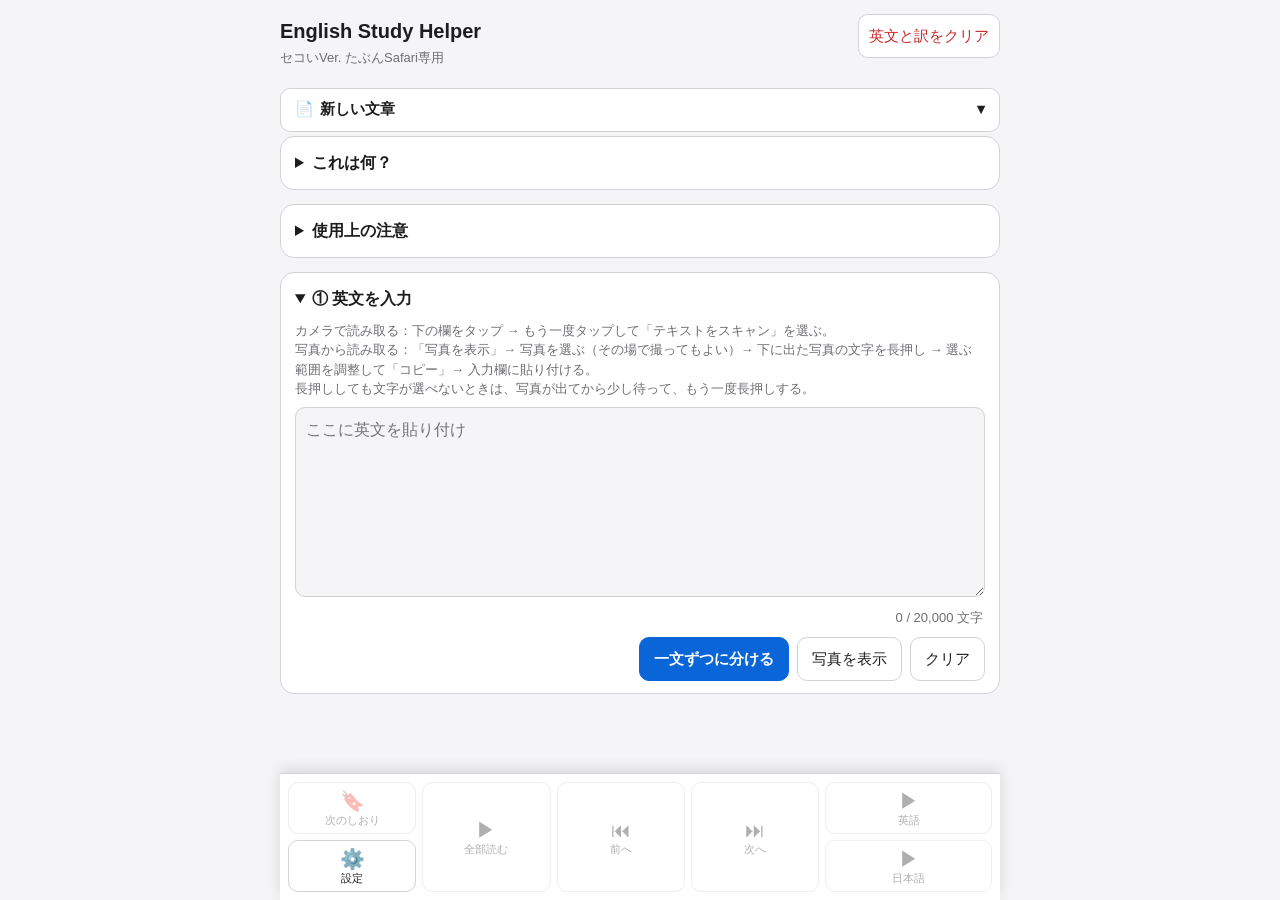
==== index.html @ b6a2967c "タイトルを English Study Helper にし、「セコいVer. たぶんSafari専用」は小さな副題にする Co-Authored-By: Claude Opus 5.5 <norepl" ====
<!doctype html>
<html lang="ja">
<head>
  <meta charset="utf-8">
  <meta name="viewport" content="width=device-width, initial-scale=1, viewport-fit=cover">
  <meta name="color-scheme" content="light dark">
  <meta name="format-detection" content="telephone=no">
  <title>English Study Helper</title>
  <link rel="icon" href="favicon.svg?v=2026101200" type="image/svg+xml">
  <link rel="stylesheet" href="style.css?v=2026101200">
</head>
<!-- 翻訳ページから戻ったときに Safari が翻訳を続けても、英文が訳されないようにする -->
<body translate="no">
  <header class="top" lang="ja">
    <h1>English Study Helper<small class="subtitle">セコいVer. たぶんSafari専用</small></h1>
    <button id="btn-reset-top" class="danger">英文と訳をクリア</button>
    <!-- 今開いている文章の名前。押すと文章の一覧が出る -->
    <div class="doc-row">
      <button type="button" id="btn-docs" class="doc-switch" aria-haspopup="dialog">📄 <span id="doc-name"></span> ▾</button>
      <!-- ホーム画面から開くとブラウザの更新ボタンがないので、代わりに置く -->
      <button type="button" id="btn-reload" aria-label="ページを読み込み直す" hidden>↻</button>
    </div>
  </header>

  <main>
    <details class="panel" id="about-panel" lang="ja">
      <summary>これは何？</summary>
      <p class="notes-lead"><strong>英文を一文ずつ練習するためのページです。</strong></p>
      <ul class="notes">
        <li>英文を貼り付けると、一文ずつに分けます（写真やカメラから取り込むこともできます）</li>
        <li>▶ で読み上げを聞き、🎤 で自分の発音をチェックできます（I've と I have のような違いは同じとみなします）</li>
        <li>Safari の翻訳を使って、各文に日本語訳をつけられます</li>
      </ul>
    </details>

    <details class="panel" id="notice-panel" lang="ja">
      <summary>使用上の注意</summary>
      <p class="notes-lead"><strong>基本的にこの端末の中だけで動きます。</strong>ただし、ブラウザの機能として、その提供元（Apple や Microsoft など）が自社のサーバーにデータを送ることはあるので、完全なオフラインでは動かないと考えてください。</p>
      <ul class="notes">
        <li>提供元に送られることがあるもの：🎤 発音チェックの音声、翻訳する英文</li>
        <li>iPhone では翻訳を使うために、ホーム画面に追加せず Safari のまま使ってください</li>
        <li>iPhone でマイクを拒否したときは「設定」→ Safari → マイク で変更できます</li>
      </ul>
    </details>

    <details class="panel" id="input-panel" open lang="ja">
      <summary>① 英文を入力</summary>
      <p class="hint">
        カメラで読み取る：下の欄をタップ → もう一度タップして「テキストをスキャン」を選ぶ。<br>
        写真から読み取る：「写真を表示」→ 写真を選ぶ（その場で撮ってもよい）→ 下に出た写真の文字を長押し → 選ぶ範囲を調整して「コピー」→ 入力欄に貼り付ける。<br>
        長押ししても文字が選べないときは、写真が出てから少し待って、もう一度長押しする。
      </p>
      <textarea id="source" rows="7" placeholder="ここに英文を貼り付け" lang="en" autocapitalize="off" autocorrect="off" spellcheck="false"></textarea>
      <p id="source-count" class="source-count" aria-live="polite"></p>
      <div class="row">
        <button id="btn-split" class="primary">一文ずつに分ける</button>
        <label class="button">写真を表示<input id="photo" type="file" accept="image/*" hidden></label>
        <button id="btn-clear-source">クリア</button>
      </div>
      <div id="photo-view" hidden>
        <img id="photo-img" alt="選んだ写真">
        <button id="btn-photo-close">写真を閉じる</button>
      </div>
    </details>

    <details class="panel" id="translate-panel" open hidden lang="ja">
      <summary>② 訳をつける（任意）</summary>
      <div class="row">
        <a class="button primary" href="translate.html">翻訳ページを開く</a>
        <button id="btn-translate-help" class="info-button" aria-label="翻訳のしかた" aria-expanded="false" aria-controls="translate-help">i</button>
      </div>
      <div id="translate-help" hidden>
        <ol class="hint steps">
          <li>「翻訳ページを開く」を押す（英文だけのページが開きます）</li>
          <li>アドレスバーの「ぁあ」→「日本語に翻訳」</li>
          <li>日本語になったら「← Back」で戻る → 各文の訳の欄に入っています</li>
        </ol>
        <p class="hint">英文を長押しで選択 →「翻訳」でも1文ずつ訳を確認できます。</p>
      </div>
      <div class="paste-ja">
        <p class="hint">
          訳を自分で貼ることもできます：英文を翻訳アプリなどで日本語にして、下の欄に貼り付け →「訳を取り込む」。「。」などの区切りで、各文に順番に入れます（改行はなくてもかまいません）。
        </p>
        <textarea id="ja-paste" rows="5" placeholder="ここに訳を貼り付け" lang="ja"></textarea>
        <div class="row">
          <button id="btn-paste-ja" class="primary">訳を取り込む</button>
        </div>
        <p id="paste-ja-msg" class="source-count" aria-live="polite"></p>
      </div>
    </details>

    <section id="sentences-section" hidden>
      <div class="section-head" lang="ja">
        <h2>③ 一文ずつ練習</h2>
      </div>
      <ol id="sentences"></ol>
    </section>

    <dialog id="docs-panel" class="sheet" lang="ja" aria-labelledby="docs-title">
      <div class="sheet-head">
        <h2 id="docs-title">文章</h2>
        <button type="button" id="btn-docs-close">閉じる</button>
      </div>
      <button type="button" id="btn-new-doc" class="primary">＋ 新しい文章</button>
      <ul id="docs-list" class="docs-list"></ul>
      <p class="hint">文章はこの iPhone の中（ブラウザ）にだけ保存されます。</p>
    </dialog>

    <dialog id="settings-panel" class="sheet" lang="ja" aria-labelledby="settings-title">
      <div class="sheet-head">
        <h2 id="settings-title">設定</h2>
        <button type="button" id="btn-settings-close" autofocus>閉じる</button>
      </div>
      <div class="field">左右設定（操作ボタンを片手で押しやすい側に寄せる）
        <div class="row hand-switch" role="group" aria-label="ボタンを寄せる側">
          <button type="button" data-hand="left" aria-pressed="false">左</button>
          <button type="button" data-hand="right" aria-pressed="false">右</button>
        </div>
      </div>
      <label class="field">読み上げの速さ（英語） <span id="rate-label"></span>
        <input id="rate" type="range" min="0.5" max="1.3" step="0.05">
      </label>
      <label class="field">読み上げの速さ（日本語） <span id="rate-ja-label"></span>
        <input id="rate-ja" type="range" min="0.5" max="2" step="0.05">
      </label>
      <label class="field">音量（英語） <span id="volume-label"></span>
        <input id="volume" type="range" min="0.1" max="1" step="0.05">
      </label>
      <label class="field">音量（日本語） <span id="volume-ja-label"></span>
        <input id="volume-ja" type="range" min="0.1" max="1" step="0.05">
      </label>
      <label class="field">声（英語）
        <select id="voice"></select>
      </label>
      <label class="field">声（日本語）
        <select id="voice-ja"></select>
      </label>
      <div class="field">「全部読む」の読み方（1文ごとにこの順で読む）
        <div class="play-order">
          <label>英語 <select class="play-count"></select></label>
          <span>→</span>
          <label>日本語 <select class="play-count"></select></label>
          <span>→</span>
          <label>英語 <select class="play-count"></select></label>
        </div>
      </div>
      <label class="field">🎤 話し終わりの判定
        <select id="silence">
          <option value="3">3秒黙ったら判定</option>
          <option value="5">5秒黙ったら判定</option>
          <option value="8">8秒黙ったら判定</option>
          <option value="0">■ を押すまで待つ</option>
        </select>
      </label>
      <label class="field">翻訳エリアの並べ方
        <select id="translate-mode">
          <option value="para">段落ごと（前後の文脈を使う）</option>
          <option value="line">一文ずつ（文との対応が確実）</option>
        </select>
      </label>
      <button id="btn-reset" class="danger">保存したデータをすべて消す</button>
      <p class="hint">データはこの iPhone の中（ブラウザ）にだけ保存されます。</p>
    </dialog>
  </main>

  <!-- 音楽プレイヤーのような操作パネル。今の文を読む・前後へ動く。どこまでスクロールしていても使えるよう画面の下に固定する -->
  <nav id="player" class="player" lang="ja" aria-label="操作パネル">
    <button type="button" id="p-next-mark" class="p-mark" aria-label="次のしおりへ">🔖<span>次のしおり</span></button>
    <button type="button" id="btn-settings" class="p-set" aria-label="設定を開く">⚙️<span>設定</span></button>
    <button type="button" id="p-play-all" class="p-all" aria-label="今の文から全部読む">▶<span>全部読む</span></button>
    <button type="button" id="p-prev" class="p-prev" aria-label="前の文へ">⏮<span>前へ</span></button>
    <button type="button" id="p-next" class="p-next" aria-label="次の文へ">⏭<span>次へ</span></button>
    <button type="button" id="p-en" class="p-en" aria-label="今の文を英語で読む">▶<span>英語</span></button>
    <button type="button" id="p-ja" class="p-ja" aria-label="今の文を日本語で読む">▶<span>日本語</span></button>
  </nav>

  <template id="tpl-sentence">
    <li class="card">
      <p class="en" lang="en"></p>
      <div class="row" lang="ja">
        <button class="btn-mic" aria-label="発音チェック">🎤 話す</button>
        <button class="btn-speak" aria-label="読み上げ">▶ 聞く</button>
      </div>
      <!-- 🎤 が使えない環境で 🎤 を押したときだけ出す。キーボードの音声入力で話して判定する -->
      <div class="type-box" hidden lang="ja">
        <input class="type-input" type="text" lang="en" placeholder="キーボードの🎙で話す" autocapitalize="off" autocorrect="off">
        <button class="btn-type-check">判定</button>
      </div>
      <div class="result" hidden lang="ja">
        <div class="score"></div>
        <p class="diff ref" lang="en"></p>
        <p class="heard"></p>
      </div>
      <div class="ja-view" lang="ja">
        <p class="ja-text"></p>
        <!-- 英文と同じ形にする。空きを置いて、▶ 聞く が英文の ▶ 聞く の真下に来るようにする -->
        <div class="row ja-actions">
          <span class="row-spacer" aria-hidden="true"></span>
          <button class="btn-ja-speak" aria-label="訳を読み上げ">▶ 聞く</button>
        </div>
      </div>
    </li>
  </template>

  <script src="store.js?v=2026101200"></script>
  <script src="splitter.js?v=2026101200"></script>
  <script src="compare.js?v=2026101200"></script>
  <script src="align.js?v=2026101200"></script>
  <script src="app.js?v=2026101200"></script>
</body>
</html>
---- style.css ----
:root {
  --bg: #f5f5f7;
  --surface: #ffffff;
  --text: #1d1d1f;
  --muted: #6e6e73;
  --border: #d2d2d7;
  --accent: #0a66d8;
  --accent-text: #ffffff;
  --ok: #1a7f37;
  --ok-bg: #dafbe1;
  --miss: #c62828;
  --miss-bg: #ffe3e3;
  --partial: #9a6700;
  --partial-bg: #fff3c4;
  --mark: #d97706;
  --rec: #d93025;
  --radius: 14px;
}
@media (prefers-color-scheme: dark) {
  :root {
    --bg: #000000;
    --surface: #1c1c1e;
    --text: #f5f5f7;
    --muted: #a1a1a6;
    --border: #3a3a3c;
    --accent: #4c9bff;
    --accent-text: #000000;
    --ok: #57d07a;
    --ok-bg: #12351d;
    --miss: #ff7b72;
    --miss-bg: #4a1414;
    --partial: #e3b341;
    --partial-bg: #3d2e00;
    --mark: #f5a524;
  }
}

* { box-sizing: border-box; }
[hidden] { display: none !important; }
html { -webkit-text-size-adjust: 100%; }
body {
  margin: 0;
  background: var(--bg);
  color: var(--text);
  font-family: -apple-system, BlinkMacSystemFont, "Hiragino Sans", sans-serif;
  line-height: 1.5;
  /* 下の余白は、固定の操作パネルで最後のカードが隠れない分をとる */
  padding: 0 max(16px, env(safe-area-inset-right)) calc(140px + env(safe-area-inset-bottom)) max(16px, env(safe-area-inset-left));
}
.top h1 { font-size: 20px; margin: 16px 0 12px; }
.subtitle { display: block; margin-top: 2px; font-size: 13px; font-weight: 400; color: var(--muted); }
main { max-width: 720px; margin: 0 auto; display: flex; flex-direction: column; gap: 14px; }
/* タイトルの行。「英文と訳をクリア」は左右設定に関係なく右端に置く */
.top { max-width: 720px; margin: 0 auto; display: flex; align-items: flex-start; gap: 8px; }
.top h1 { flex: 1; min-width: 0; }
/* 今の文章の名前。タイトルとクリアの下に、幅いっぱいで置く */
.top { flex-wrap: wrap; }
.doc-row { flex: 1 0 100%; display: flex; gap: 8px; margin-bottom: 4px; }
#btn-reload { flex: none; font-size: 18px; }
.doc-switch {
  flex: 1; min-width: 0;
  display: flex; align-items: center; gap: 6px;
  text-align: left; font-weight: 600;
}
#doc-name { flex: 1; min-width: 0; overflow: hidden; text-overflow: ellipsis; white-space: nowrap; }
#btn-reset-top { flex: none; margin-top: 14px; padding: 8px 10px; }

.panel, .card {
  background: var(--surface);
  border: 1px solid var(--border);
  border-radius: var(--radius);
  padding: 12px 14px;
}
summary { font-weight: 600; cursor: pointer; padding: 2px 0; }
.hint { color: var(--muted); font-size: 13px; margin: 8px 0; }
.notes-lead { font-size: 15px; margin: 8px 0 0; }
.notes-lead strong { color: var(--accent); }
.notes { font-size: 14px; margin: 8px 0 0; padding-left: 1.2em; }
.notes li { margin-bottom: 6px; }
.notes ul { padding-left: 1.2em; margin: 4px 0; }

textarea, input[type="text"], select {
  width: 100%;
  font: inherit;
  font-size: 16px; /* iOS で入力時に拡大されないよう 16px 以上にする */
  color: var(--text);
  background: var(--bg);
  border: 1px solid var(--border);
  border-radius: 10px;
  padding: 10px;
}
textarea { resize: vertical; }
.source-count { margin: 4px 2px 0; font-size: 13px; color: var(--muted); text-align: right; }
.source-count.over { color: var(--miss); font-weight: 600; }

.row { display: flex; flex-wrap: wrap; gap: 8px; margin-top: 10px; }
button, .button {
  font: inherit;
  font-size: 15px;
  min-height: 44px;
  padding: 8px 14px;
  border-radius: 10px;
  border: 1px solid var(--border);
  background: var(--surface);
  color: var(--text);
  display: inline-flex;
  align-items: center;
  justify-content: center;
  cursor: pointer;
  -webkit-tap-highlight-color: transparent;
}
button:active, .button:active { opacity: 0.6; }
button.primary { background: var(--accent); color: var(--accent-text); border-color: var(--accent); font-weight: 600; }
button.danger { color: var(--miss); }
#btn-reset { margin-top: 12px; }
button.active { background: var(--accent); color: var(--accent-text); border-color: var(--accent); }
button.recording { background: var(--rec); color: #fff; border-color: var(--rec); }

#photo-view { margin-top: 10px; }
#photo-view img { width: 100%; border-radius: 10px; display: block; margin-bottom: 8px; }

.section-head { display: flex; align-items: center; justify-content: space-between; gap: 8px; }
.section-head h2 { font-size: 17px; margin: 4px 0; }
.section-head { flex-wrap: wrap; }

#sentences { list-style: none; margin: 8px 0 0; padding: 0; display: flex; flex-direction: column; gap: 10px; }
.card .en { font-size: 18px; margin: 0; }
/* カードの上の行。番号「2/10」としおりボタン。左右設定と反対側に置く */
.card-head { display: flex; justify-content: flex-start; align-items: center; min-height: 36px; margin-bottom: -4px; }
html[data-hand="left"] .card-head { justify-content: flex-end; }
.card-head .num { padding: 0 4px; color: var(--muted); font-size: 15px; font-weight: 600; font-variant-numeric: tabular-nums; }
/* 番号としおりボタン。左手設定では並びを逆にして、しおりが内側に来るようにする */
.card-head .head-side { display: flex; align-items: center; gap: 2px; }
html[data-hand="left"] .card-head .head-side { flex-direction: row-reverse; }
.card-head .btn-mark { padding: 4px 8px; font-size: 16px; line-height: 1; background: transparent; border-color: transparent; opacity: 0.35; }
.card-head .btn-mark[aria-pressed="true"] { opacity: 1; background: var(--mark); border-color: var(--mark); }
.card.marked { border-color: var(--mark); border-left: 6px solid var(--mark); }
/* 今の文（操作パネルで読む・動く基準） */
.card.current { outline: 2px solid var(--accent); outline-offset: 2px; }
.card.speaking .en { color: var(--accent); }
.ja-view { margin-top: 10px; padding-top: 10px; border-top: 1px solid var(--border); }
.ja-text { margin: 0; font-size: 16px; white-space: pre-wrap; overflow-wrap: anywhere; }
.ja-text.empty { color: var(--muted); }
.card.speaking-ja .ja-text { color: var(--accent); }
.card .row .row-spacer { flex: 1 1 0; padding: 0 6px; border: 1px solid transparent; } /* ボタンと同じ幅になるよう余白と枠を揃える */
.card .row { flex-wrap: nowrap; }
.card .row button { flex: 1 1 0; min-width: 0; padding: 8px 6px; white-space: nowrap; }
.type-box { display: flex; gap: 8px; margin-top: 10px; }
.type-box input { flex: 1; }

.result { margin-top: 10px; padding: 10px; border-radius: 10px; background: var(--bg); }
.score { font-weight: 700; font-size: 20px; }
.score.good { color: var(--ok); }
.score.fair { color: var(--partial); }
.score.poor { color: var(--miss); }
.diff { margin: 6px 0 0; font-size: 17px; line-height: 1.9; }
.heard { margin: 6px 0 0; font-size: 14px; color: var(--muted); }
.w { border-radius: 5px; padding: 1px 3px; }
.w.ok { color: var(--ok); background: var(--ok-bg); }
.w.miss { color: var(--miss); background: var(--miss-bg); text-decoration: underline wavy; }
.w.partial { color: var(--partial); background: var(--partial-bg); }
.w.extra { color: var(--muted); text-decoration: line-through; }

#translate-panel .row { align-items: center; }
.info-button {
  width: 32px; min-height: 32px; height: 32px; padding: 0;
  border-radius: 50%;
  border: 1.5px solid var(--accent);
  color: var(--accent);
  font-family: Georgia, "Times New Roman", serif;
  font-style: italic; font-weight: 700; font-size: 17px;
}
.info-button[aria-expanded="true"] { background: var(--accent); color: var(--accent-text); }
.steps { padding-left: 1.4em; }
.paste-ja { margin-top: 14px; padding-top: 4px; border-top: 1px solid var(--border); }
.paste-ja textarea { margin-top: 10px; }
.source-count.done { color: var(--ok); }
a.button { text-decoration: none; }
a.button.primary { background: var(--accent); color: var(--accent-text); border-color: var(--accent); font-weight: 600; }

/* 翻訳ページ */
.translate-nav { display: flex; align-items: center; justify-content: space-between; margin: 12px auto; }
.status { color: var(--muted); font-size: 14px; }
#translate-area { font-size: 18px; }
#translate-area p { margin: 0 0 12px; }
#translate-area p:last-child { margin-bottom: 0; }

.field { display: block; margin-top: 10px; font-size: 15px; }
.field input[type="range"] { width: 100%; margin-top: 6px; }
.field select { margin-top: 6px; }
/* 狭い画面でも1行に収まるよう、「英語」などの文字は回数の上に置く */
.play-order { display: flex; align-items: flex-end; gap: 8px; margin-top: 6px; }
.play-order label { display: flex; flex-direction: column; font-size: 13px; color: var(--muted); }
.play-order select { width: auto; margin-top: 2px; }
.play-order span { padding-bottom: 12px; }

/* 画面下の操作パネル。右手設定の並びは左から しおり／設定・全部読む・前へ・次へ・英語／日本語。左手設定では左右を反転する */
.player {
  position: fixed;
  left: 0; right: 0; bottom: 0;
  z-index: 10;
  max-width: 720px;
  margin: 0 auto;
  display: grid;
  grid-template-columns: 1fr 1fr 1fr 1fr 1.3fr;
  grid-template-rows: 52px 52px;
  grid-template-areas: "mark all prev next en" "set all prev next ja";
  gap: 6px;
  padding: 8px max(8px, env(safe-area-inset-right)) calc(8px + env(safe-area-inset-bottom)) max(8px, env(safe-area-inset-left));
  background: var(--surface);
  border-top: 1px solid var(--border);
  box-shadow: 0 -4px 14px rgb(0 0 0 / 0.12);
}
html[data-hand="left"] .player {
  grid-template-columns: 1.3fr 1fr 1fr 1fr 1fr;
  grid-template-areas: "en next prev all mark" "ja next prev all set";
}
.player button {
  display: flex; flex-direction: column; align-items: center; justify-content: center; gap: 2px;
  min-width: 0; min-height: 0; padding: 4px 2px;
  font-size: 20px; line-height: 1.1;
}
.player button span { font-size: 11px; white-space: nowrap; }
.player button:disabled { opacity: 0.35; }
.player .p-mark { grid-area: mark; }
.player .p-set { grid-area: set; }
.player .p-all { grid-area: all; }
.player .p-prev { grid-area: prev; }
.player .p-next { grid-area: next; }
.player .p-en { grid-area: en; }
.player .p-ja { grid-area: ja; }

/* 設定：⚙️ ボタンで下からせり上がるシート */
.sheet {
  position: fixed;
  inset: auto 0 0 0;
  margin: 0 auto;
  width: 100%;
  max-width: 720px;
  max-height: 85vh;
  max-height: 85dvh;
  overflow-y: auto;
  overscroll-behavior: contain;
  background: var(--surface);
  color: var(--text);
  border: 1px solid var(--border);
  border-bottom: none;
  border-radius: var(--radius) var(--radius) 0 0;
  padding: 0 max(16px, env(safe-area-inset-right)) calc(20px + env(safe-area-inset-bottom)) max(16px, env(safe-area-inset-left));
}
.sheet[open] { animation: sheet-up 0.2s ease-out; }
@keyframes sheet-up { from { transform: translateY(100%); } }
.sheet::backdrop { background: rgb(0 0 0 / 0.4); }
/* 下までスクロールしても閉じられるよう、見出しは上に貼りつける */
.sheet-head {
  position: sticky; top: 0; z-index: 1;
  display: flex; align-items: center; justify-content: space-between; gap: 8px;
  padding: 12px 0 8px;
  background: var(--surface);
  border-bottom: 1px solid var(--border);
}
.sheet-head h2 { font-size: 17px; margin: 0; }
html:has(.sheet[open]) { overflow: hidden; } /* 開いている間は後ろのページを動かさない */

/* 左右設定 */
.hand-switch { gap: 0; margin-top: 6px; }
.hand-switch button { min-width: 72px; font-weight: 600; }
.hand-switch button:first-child { border-radius: 10px 0 0 10px; }
.hand-switch button:last-child { border-radius: 0 10px 10px 0; border-left: none; }
.hand-switch button[aria-pressed="true"] { background: var(--accent); color: var(--accent-text); border-color: var(--accent); }
.hand-switch button[aria-pressed="true"]::before { content: "✓ "; white-space: pre; }

/* 片手で届くよう、ボタン類は画面の端から約2/3の幅に収める。
   32px はパネルの外側の余白・枠線・内側の余白の合計 */
:root { --reach: min(100%, calc(100vw * 2 / 3 - 32px)); }
html[data-hand] .row { max-width: var(--reach); }

html[data-hand="right"] .row { margin-left: auto; justify-content: flex-end; }
html[data-hand="right"] #btn-photo-close,
html[data-hand="right"] #btn-reset { display: flex; margin-left: auto; }
html[data-hand="right"] .translate-nav { flex-direction: row-reverse; }

/* 左右設定のボタンだけは寄せずに、幅いっぱいに左半分「左」・右半分「右」と並べる */
html[data-hand] .row.hand-switch { max-width: none; margin-left: 0; }
.hand-switch button { flex: 1 1 0; }

html[data-hand="left"] .sheet-head { flex-direction: row-reverse; }

/* 文章の一覧 */
#btn-new-doc { width: 100%; margin-top: 4px; }
.docs-list { list-style: none; margin: 12px 0 0; padding: 0; display: flex; flex-direction: column; gap: 8px; }
.doc-item { display: flex; align-items: stretch; gap: 6px; }
.doc-item .doc-open { flex: 1; min-width: 0; display: flex; flex-direction: column; align-items: flex-start; gap: 2px; text-align: left; }
.doc-item.current .doc-open { border-color: var(--accent); box-shadow: inset 0 0 0 1px var(--accent); }
.doc-title { max-width: 100%; overflow: hidden; text-overflow: ellipsis; white-space: nowrap; font-weight: 600; }
.doc-meta { font-size: 12px; color: var(--muted); }
.doc-item .doc-icon { flex: 0 0 44px; padding: 0; font-size: 18px; }
html[data-hand="left"] .doc-item { flex-direction: row-reverse; }
html[data-hand="left"] .type-box button { order: -1; }
/* 「聞く」は寄せた側の端に置く。訳の「聞く」も同じ並びにして、英文の「聞く」の真下に来るようにする */
html[data-hand="left"] .card .row { flex-direction: row-reverse; }
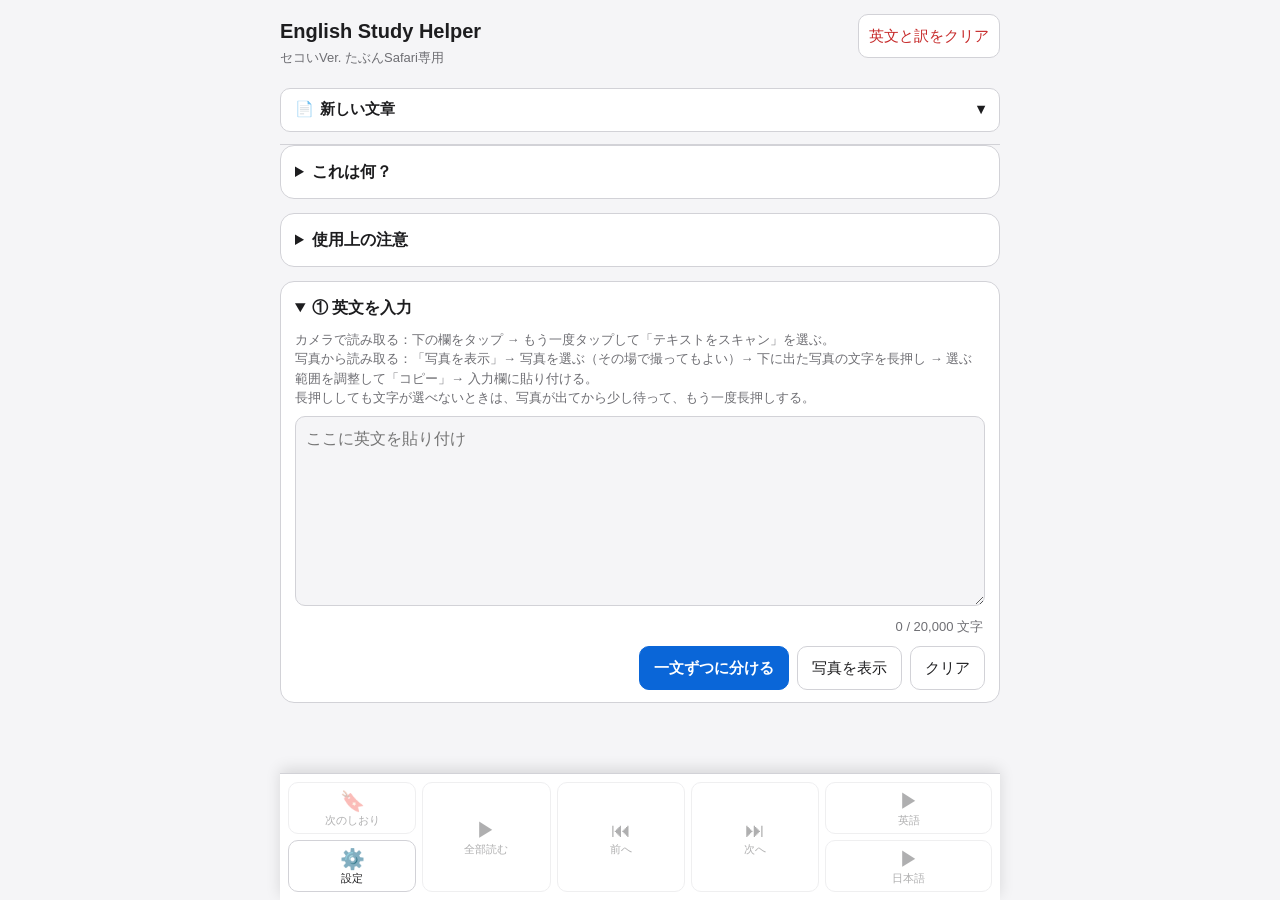
==== commit a2081ab8: "タイトル部分をスクロールしても上に固定し、文はその下の見える範囲の真ん中に出す あわせて、文章名が長いと ↻ ボタンが右にはみ出す不具合を直す。  Co-Authored-By: Claude Opu" ====
--- a/index.html
+++ b/index.html
@@ -6,8 +6,8 @@
   <meta name="color-scheme" content="light dark">
   <meta name="format-detection" content="telephone=no">
   <title>English Study Helper</title>
-  <link rel="icon" href="favicon.svg?v=2026101200" type="image/svg+xml">
-  <link rel="stylesheet" href="style.css?v=2026101200">
+  <link rel="icon" href="favicon.svg?v=2026101201" type="image/svg+xml">
+  <link rel="stylesheet" href="style.css?v=2026101201">
 </head>
 <!-- 翻訳ページから戻ったときに Safari が翻訳を続けても、英文が訳されないようにする -->
 <body translate="no">
@@ -202,10 +202,10 @@
     </li>
   </template>
 
-  <script src="store.js?v=2026101200"></script>
-  <script src="splitter.js?v=2026101200"></script>
-  <script src="compare.js?v=2026101200"></script>
-  <script src="align.js?v=2026101200"></script>
-  <script src="app.js?v=2026101200"></script>
+  <script src="store.js?v=2026101201"></script>
+  <script src="splitter.js?v=2026101201"></script>
+  <script src="compare.js?v=2026101201"></script>
+  <script src="align.js?v=2026101201"></script>
+  <script src="app.js?v=2026101201"></script>
 </body>
 </html>
--- a/style.css
+++ b/style.css
@@ -55,7 +55,14 @@
 .top h1 { flex: 1; min-width: 0; }
 /* 今の文章の名前。タイトルとクリアの下に、幅いっぱいで置く */
 .top { flex-wrap: wrap; }
-.doc-row { flex: 1 0 100%; display: flex; gap: 8px; margin-bottom: 4px; }
+/* スクロールしてもタイトル・📄・↻ が見えるよう、上に貼りつける */
+.top {
+  position: sticky; top: 0; z-index: 5;
+  padding: env(safe-area-inset-top) 0 8px;
+  background: var(--bg);
+  border-bottom: 1px solid var(--border);
+}
+.doc-row { flex: 1 0 100%; min-width: 0; display: flex; gap: 8px; margin-bottom: 4px; }
 #btn-reload { flex: none; font-size: 18px; }
 .doc-switch {
   flex: 1; min-width: 0;
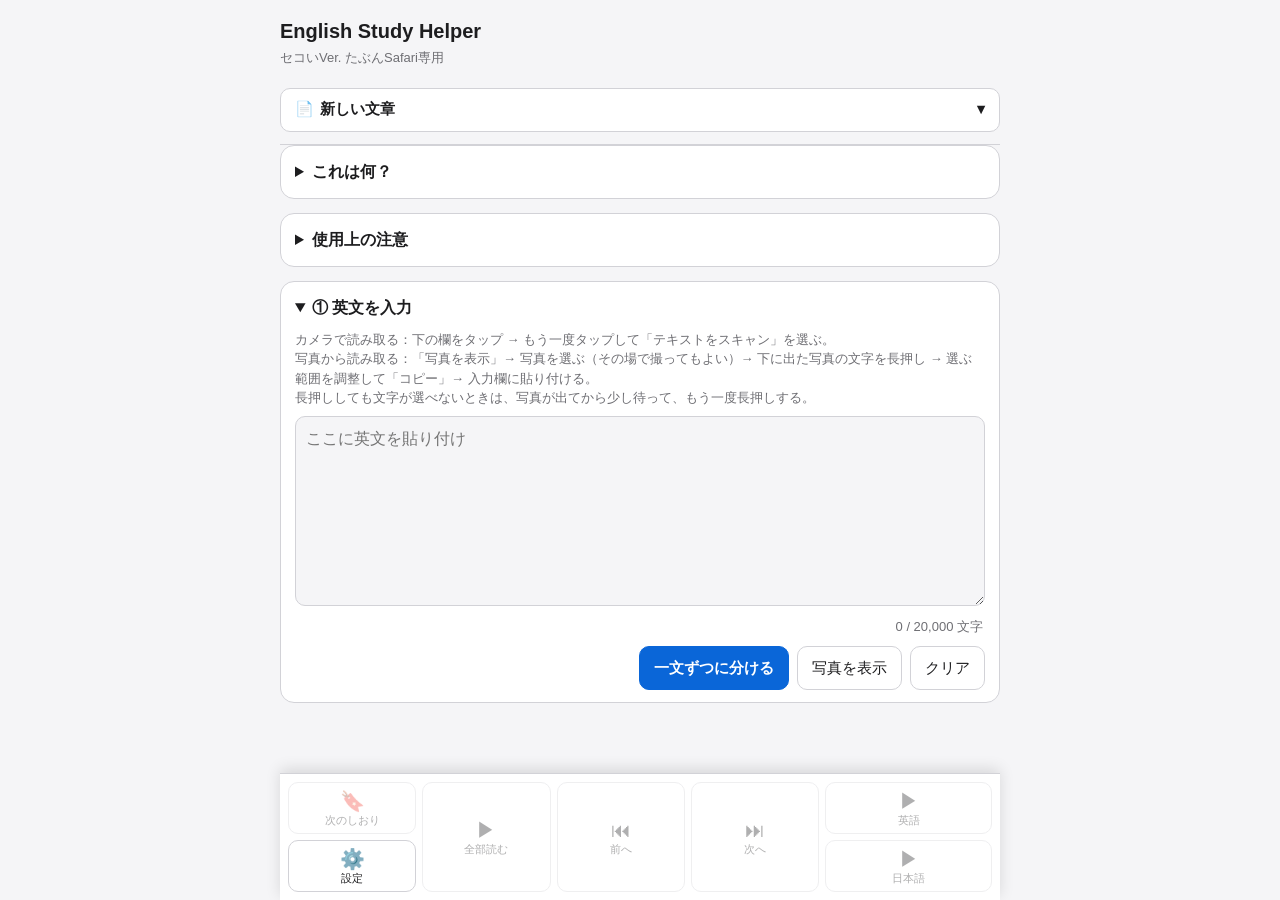
==== commit 2ff2a12c: "上の「英文と訳をクリア」ボタンを外す（新しい文章は 📄 から作れるため） Co-Authored-By: Claude Opus 5.5 <noreply@anthropic.com>" ====
--- a/index.html
+++ b/index.html
@@ -6,14 +6,13 @@
   <meta name="color-scheme" content="light dark">
   <meta name="format-detection" content="telephone=no">
   <title>English Study Helper</title>
-  <link rel="icon" href="favicon.svg?v=2026101201" type="image/svg+xml">
-  <link rel="stylesheet" href="style.css?v=2026101201">
+  <link rel="icon" href="favicon.svg?v=2026101202" type="image/svg+xml">
+  <link rel="stylesheet" href="style.css?v=2026101202">
 </head>
 <!-- 翻訳ページから戻ったときに Safari が翻訳を続けても、英文が訳されないようにする -->
 <body translate="no">
   <header class="top" lang="ja">
     <h1>English Study Helper<small class="subtitle">セコいVer. たぶんSafari専用</small></h1>
-    <button id="btn-reset-top" class="danger">英文と訳をクリア</button>
     <!-- 今開いている文章の名前。押すと文章の一覧が出る -->
     <div class="doc-row">
       <button type="button" id="btn-docs" class="doc-switch" aria-haspopup="dialog">📄 <span id="doc-name"></span> ▾</button>
@@ -202,10 +201,10 @@
     </li>
   </template>
 
-  <script src="store.js?v=2026101201"></script>
-  <script src="splitter.js?v=2026101201"></script>
-  <script src="compare.js?v=2026101201"></script>
-  <script src="align.js?v=2026101201"></script>
-  <script src="app.js?v=2026101201"></script>
+  <script src="store.js?v=2026101202"></script>
+  <script src="splitter.js?v=2026101202"></script>
+  <script src="compare.js?v=2026101202"></script>
+  <script src="align.js?v=2026101202"></script>
+  <script src="app.js?v=2026101202"></script>
 </body>
 </html>
--- a/style.css
+++ b/style.css
@@ -50,10 +50,10 @@
 .top h1 { font-size: 20px; margin: 16px 0 12px; }
 .subtitle { display: block; margin-top: 2px; font-size: 13px; font-weight: 400; color: var(--muted); }
 main { max-width: 720px; margin: 0 auto; display: flex; flex-direction: column; gap: 14px; }
-/* タイトルの行。「英文と訳をクリア」は左右設定に関係なく右端に置く */
+/* タイトルの行 */
 .top { max-width: 720px; margin: 0 auto; display: flex; align-items: flex-start; gap: 8px; }
 .top h1 { flex: 1; min-width: 0; }
-/* 今の文章の名前。タイトルとクリアの下に、幅いっぱいで置く */
+/* 今の文章の名前。タイトルの下に、幅いっぱいで置く */
 .top { flex-wrap: wrap; }
 /* スクロールしてもタイトル・📄・↻ が見えるよう、上に貼りつける */
 .top {
@@ -70,7 +70,6 @@
   text-align: left; font-weight: 600;
 }
 #doc-name { flex: 1; min-width: 0; overflow: hidden; text-overflow: ellipsis; white-space: nowrap; }
-#btn-reset-top { flex: none; margin-top: 14px; padding: 8px 10px; }
 
 .panel, .card {
   background: var(--surface);
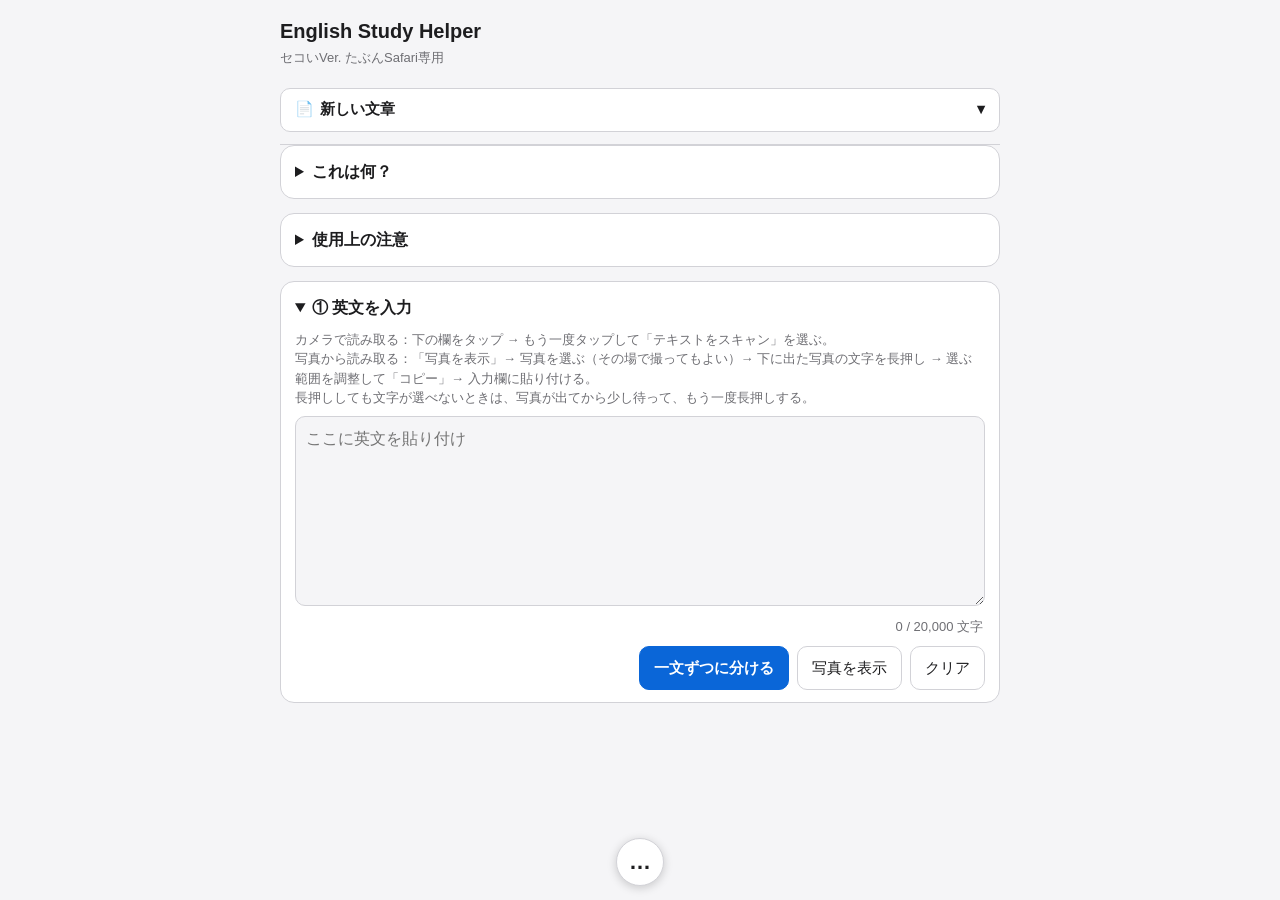
==== commit 4178adbb: "操作パネルは最初は隠し、画面下の真ん中の「…」から出せるようにする（設定もこのメニューから開く） Co-Authored-By: Claude Opus 5.5 <noreply@anthropic." ====
--- a/index.html
+++ b/index.html
@@ -6,8 +6,8 @@
   <meta name="color-scheme" content="light dark">
   <meta name="format-detection" content="telephone=no">
   <title>English Study Helper</title>
-  <link rel="icon" href="favicon.svg?v=2026101202" type="image/svg+xml">
-  <link rel="stylesheet" href="style.css?v=2026101202">
+  <link rel="icon" href="favicon.svg?v=2026101206" type="image/svg+xml">
+  <link rel="stylesheet" href="style.css?v=2026101206">
 </head>
 <!-- 翻訳ページから戻ったときに Safari が翻訳を続けても、英文が訳されないようにする -->
 <body translate="no">
@@ -100,9 +100,12 @@
         <h2 id="docs-title">文章</h2>
         <button type="button" id="btn-docs-close">閉じる</button>
       </div>
-      <button type="button" id="btn-new-doc" class="primary">＋ 新しい文章</button>
+      <div class="row">
+        <button type="button" id="btn-new-doc" class="primary">＋ 新しい文章</button>
+        <label class="button">ファイルから読み込む<input id="doc-import" type="file" accept=".json,application/json" hidden></label>
+      </div>
       <ul id="docs-list" class="docs-list"></ul>
-      <p class="hint">文章はこの iPhone の中（ブラウザ）にだけ保存されます。</p>
+      <p class="hint">文章はこの iPhone の中（ブラウザ）にだけ保存されます。別の端末やブラウザで使うときは、📤 でファイルに保存して、移した先の「ファイルから読み込む」で開いてください。</p>
     </dialog>
 
     <dialog id="settings-panel" class="sheet" lang="ja" aria-labelledby="settings-title">
@@ -165,7 +168,7 @@
   <!-- 音楽プレイヤーのような操作パネル。今の文を読む・前後へ動く。どこまでスクロールしていても使えるよう画面の下に固定する -->
   <nav id="player" class="player" lang="ja" aria-label="操作パネル">
     <button type="button" id="p-next-mark" class="p-mark" aria-label="次のしおりへ">🔖<span>次のしおり</span></button>
-    <button type="button" id="btn-settings" class="p-set" aria-label="設定を開く">⚙️<span>設定</span></button>
+    <button type="button" id="p-menu" class="p-set menu-open" aria-haspopup="dialog" aria-label="メニュー">…<span>メニュー</span></button>
     <button type="button" id="p-play-all" class="p-all" aria-label="今の文から全部読む">▶<span>全部読む</span></button>
     <button type="button" id="p-prev" class="p-prev" aria-label="前の文へ">⏮<span>前へ</span></button>
     <button type="button" id="p-next" class="p-next" aria-label="次の文へ">⏭<span>次へ</span></button>
@@ -173,6 +176,15 @@
     <button type="button" id="p-ja" class="p-ja" aria-label="今の文を日本語で読む">▶<span>日本語</span></button>
   </nav>
 
+  <!-- 操作パネルを隠しているときに出す小さなボタン。押すとメニューが出る -->
+  <button type="button" id="btn-more" class="more-btn menu-open" lang="ja" aria-haspopup="dialog" aria-label="メニュー">…</button>
+
+  <!-- 「…」から開く小さなメニュー。外側を押すと閉じる -->
+  <dialog id="menu" class="menu" lang="ja" aria-label="メニュー">
+    <button type="button" id="btn-settings">⚙️ 設定</button>
+    <button type="button" id="btn-player-toggle"></button>
+  </dialog>
+
   <template id="tpl-sentence">
     <li class="card">
       <p class="en" lang="en"></p>
@@ -201,10 +213,11 @@
     </li>
   </template>
 
-  <script src="store.js?v=2026101202"></script>
-  <script src="splitter.js?v=2026101202"></script>
-  <script src="compare.js?v=2026101202"></script>
-  <script src="align.js?v=2026101202"></script>
-  <script src="app.js?v=2026101202"></script>
+  <script src="store.js?v=2026101206"></script>
+  <script src="splitter.js?v=2026101206"></script>
+  <script src="compare.js?v=2026101206"></script>
+  <script src="align.js?v=2026101206"></script>
+  <script src="docfile.js?v=2026101206"></script>
+  <script src="app.js?v=2026101206"></script>
 </body>
 </html>
--- a/style.css
+++ b/style.css
@@ -47,6 +47,8 @@
   /* 下の余白は、固定の操作パネルで最後のカードが隠れない分をとる */
   padding: 0 max(16px, env(safe-area-inset-right)) calc(140px + env(safe-area-inset-bottom)) max(16px, env(safe-area-inset-left));
 }
+/* 操作パネルを隠しているときは、隅の「…」で最後のカードが隠れない分だけあける */
+html[data-player="off"] body { padding-bottom: calc(76px + env(safe-area-inset-bottom)); }
 .top h1 { font-size: 20px; margin: 16px 0 12px; }
 .subtitle { display: block; margin-top: 2px; font-size: 13px; font-weight: 400; color: var(--muted); }
 main { max-width: 720px; margin: 0 auto; display: flex; flex-direction: column; gap: 14px; }
@@ -236,7 +238,40 @@
 .player .p-en { grid-area: en; }
 .player .p-ja { grid-area: ja; }
 
-/* 設定：⚙️ ボタンで下からせり上がるシート */
+/* 操作パネルを隠しているときの小さな「…」。画面の下の真ん中に置く */
+.more-btn {
+  position: fixed; z-index: 10;
+  bottom: calc(14px + env(safe-area-inset-bottom));
+  left: 50%; transform: translateX(-50%);
+  width: 48px; height: 48px; min-height: 0; padding: 0;
+  border-radius: 50%;
+  font-size: 22px; font-weight: 700; line-height: 1;
+  box-shadow: 0 2px 10px rgb(0 0 0 / 0.18);
+}
+.more-btn:active { transform: translateX(-50%); }
+
+/* 「…」から開くメニュー。パネルを隠しているときは「…」の真上、出しているときは左右設定の側に出す */
+.menu {
+  position: fixed;
+  inset: auto max(14px, env(safe-area-inset-right)) calc(72px + env(safe-area-inset-bottom)) auto;
+  margin: 0;
+  min-width: 200px;
+  padding: 6px;
+  display: none;
+  background: var(--surface);
+  color: var(--text);
+  border: 1px solid var(--border);
+  border-radius: var(--radius);
+  box-shadow: 0 6px 24px rgb(0 0 0 / 0.25);
+}
+.menu[open] { display: flex; flex-direction: column; gap: 6px; }
+html[data-player="off"] .menu { right: auto; left: 50%; transform: translateX(-50%); }
+html[data-player="on"] .menu { bottom: calc(132px + env(safe-area-inset-bottom)); }
+html[data-player="on"][data-hand="left"] .menu { right: auto; left: max(14px, env(safe-area-inset-left)); }
+.menu::backdrop { background: rgb(0 0 0 / 0.15); }
+.menu button { justify-content: flex-start; border-color: transparent; font-size: 16px; }
+
+/* 設定：メニューから開く、下からせり上がるシート */
 .sheet {
   position: fixed;
   inset: auto 0 0 0;
@@ -305,3 +340,5 @@
 html[data-hand="left"] .type-box button { order: -1; }
 /* 「聞く」は寄せた側の端に置く。訳の「聞く」も同じ並びにして、英文の「聞く」の真下に来るようにする */
 html[data-hand="left"] .card .row { flex-direction: row-reverse; }
+/* 読み込み直後にパネルが一瞬見えないよう、hidden を付ける前から隠す */
+html[data-player="off"] .player { display: none; }
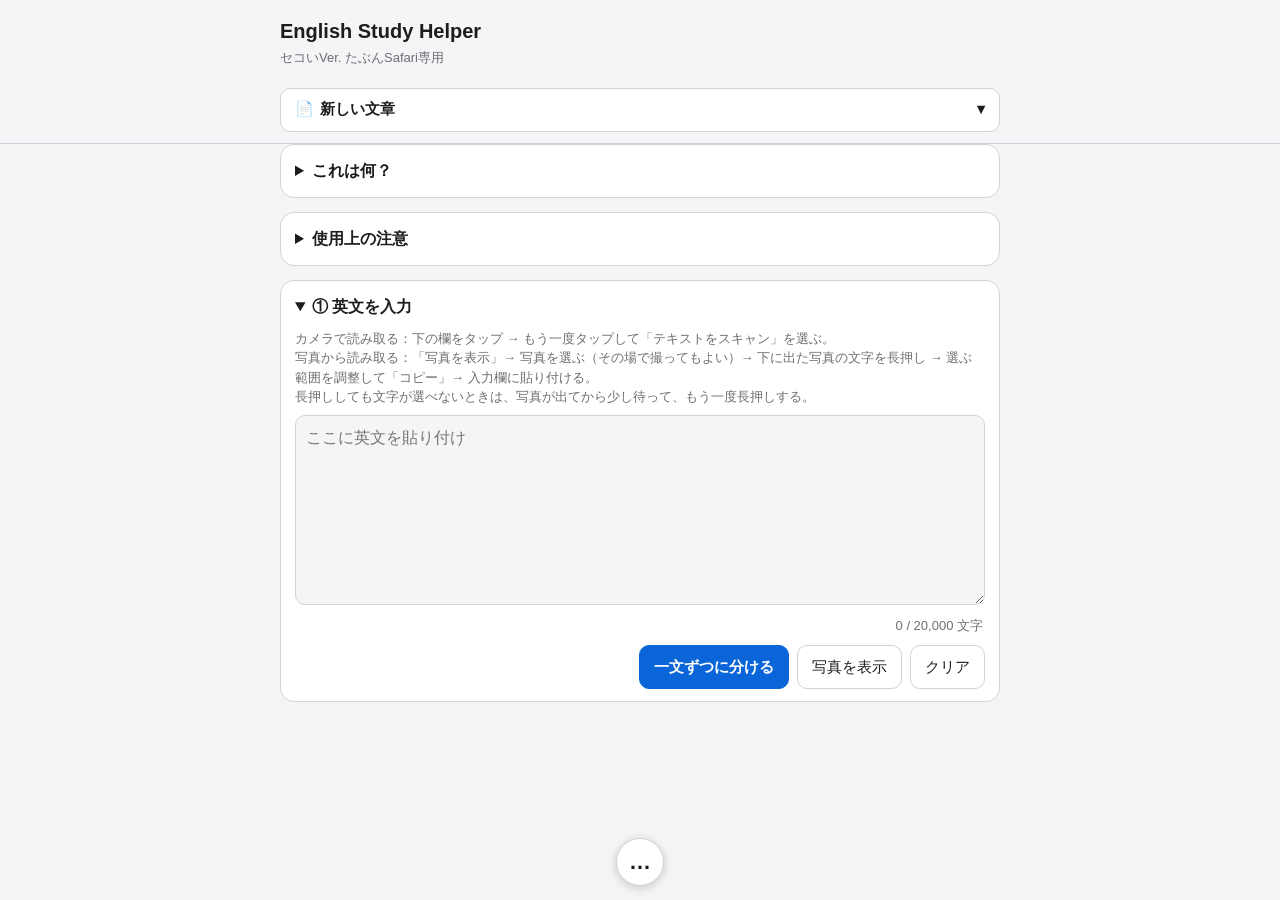
==== commit 15d261ce: "スクロールしたとき、上の固定部分の横から青い枠がはみ出して見える問題を直す 固定部分の背景と下線を画面の左右いっぱいまで広げる。  Co-Authored-By: Claude Opus 5.5 <n" ====
--- a/index.html
+++ b/index.html
@@ -6,8 +6,8 @@
   <meta name="color-scheme" content="light dark">
   <meta name="format-detection" content="telephone=no">
   <title>English Study Helper</title>
-  <link rel="icon" href="favicon.svg?v=2026101206" type="image/svg+xml">
-  <link rel="stylesheet" href="style.css?v=2026101206">
+  <link rel="icon" href="favicon.svg?v=2026101301" type="image/svg+xml">
+  <link rel="stylesheet" href="style.css?v=2026101301">
 </head>
 <!-- 翻訳ページから戻ったときに Safari が翻訳を続けても、英文が訳されないようにする -->
 <body translate="no">
@@ -213,11 +213,11 @@
     </li>
   </template>
 
-  <script src="store.js?v=2026101206"></script>
-  <script src="splitter.js?v=2026101206"></script>
-  <script src="compare.js?v=2026101206"></script>
-  <script src="align.js?v=2026101206"></script>
-  <script src="docfile.js?v=2026101206"></script>
-  <script src="app.js?v=2026101206"></script>
+  <script src="store.js?v=2026101301"></script>
+  <script src="splitter.js?v=2026101301"></script>
+  <script src="compare.js?v=2026101301"></script>
+  <script src="align.js?v=2026101301"></script>
+  <script src="docfile.js?v=2026101301"></script>
+  <script src="app.js?v=2026101301"></script>
 </body>
 </html>
--- a/style.css
+++ b/style.css
@@ -37,7 +37,7 @@
 
 * { box-sizing: border-box; }
 [hidden] { display: none !important; }
-html { -webkit-text-size-adjust: 100%; }
+html { -webkit-text-size-adjust: 100%; overflow-x: clip; }
 body {
   margin: 0;
   background: var(--bg);
@@ -61,6 +61,11 @@
 .top {
   position: sticky; top: 0; z-index: 5;
   padding: env(safe-area-inset-top) 0 8px;
+}
+/* 背景と下線は画面の左右いっぱいまで広げる（青い枠などが横からはみ出して見えないように） */
+.top::before {
+  content: ""; position: absolute; z-index: -1;
+  top: 0; bottom: 0; left: 50%; width: 100vw; transform: translateX(-50%);
   background: var(--bg);
   border-bottom: 1px solid var(--border);
 }
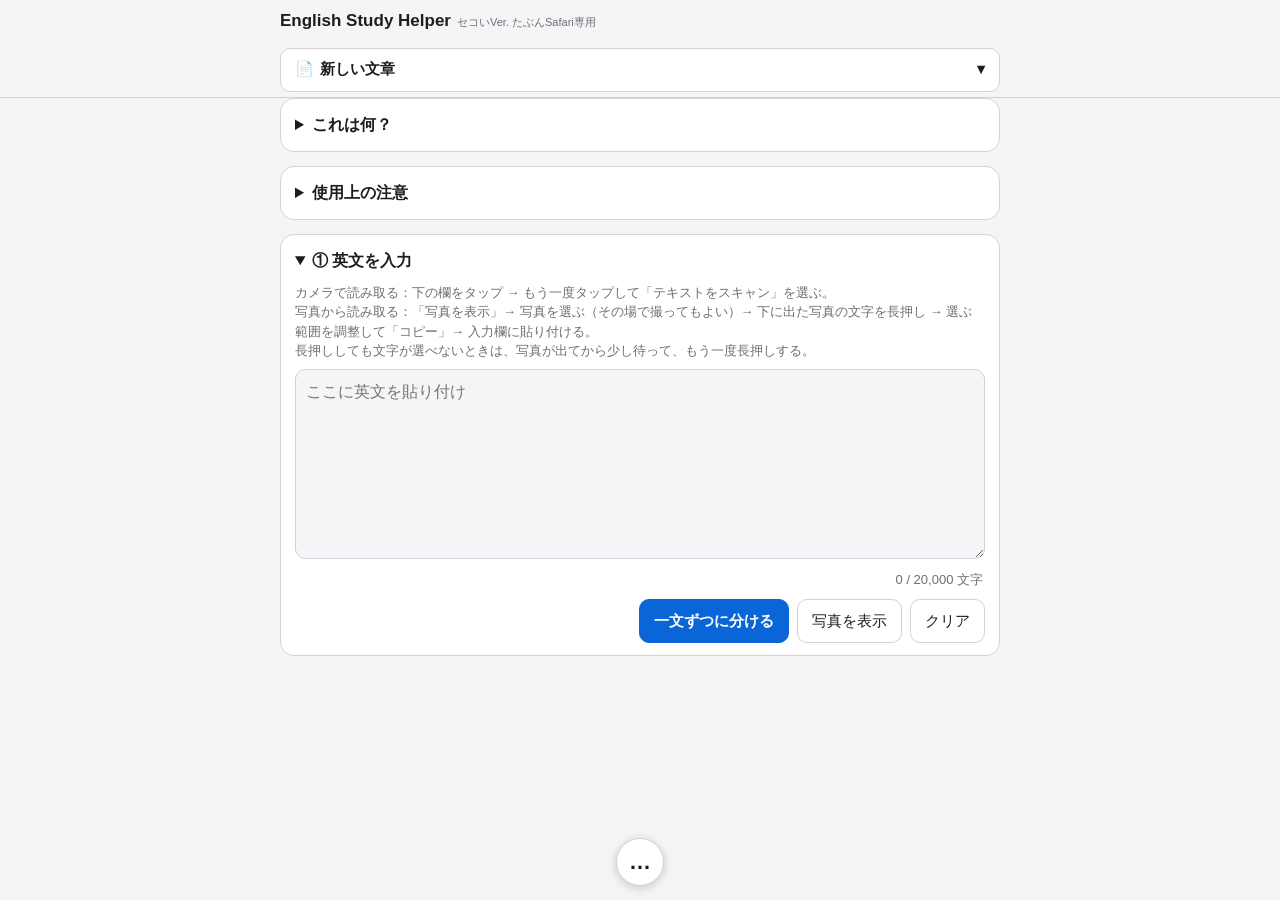
==== commit 014b58cc: "サブタイトルをタイトルの右に並べ、上の固定部分を低くして本文を広く見せる Co-Authored-By: Claude Opus 5.5 <noreply@anthropic.com>" ====
--- a/index.html
+++ b/index.html
@@ -6,8 +6,8 @@
   <meta name="color-scheme" content="light dark">
   <meta name="format-detection" content="telephone=no">
   <title>English Study Helper</title>
-  <link rel="icon" href="favicon.svg?v=2026101301" type="image/svg+xml">
-  <link rel="stylesheet" href="style.css?v=2026101301">
+  <link rel="icon" href="favicon.svg?v=2026101302" type="image/svg+xml">
+  <link rel="stylesheet" href="style.css?v=2026101302">
 </head>
 <!-- 翻訳ページから戻ったときに Safari が翻訳を続けても、英文が訳されないようにする -->
 <body translate="no">
@@ -213,11 +213,11 @@
     </li>
   </template>
 
-  <script src="store.js?v=2026101301"></script>
-  <script src="splitter.js?v=2026101301"></script>
-  <script src="compare.js?v=2026101301"></script>
-  <script src="align.js?v=2026101301"></script>
-  <script src="docfile.js?v=2026101301"></script>
-  <script src="app.js?v=2026101301"></script>
+  <script src="store.js?v=2026101302"></script>
+  <script src="splitter.js?v=2026101302"></script>
+  <script src="compare.js?v=2026101302"></script>
+  <script src="align.js?v=2026101302"></script>
+  <script src="docfile.js?v=2026101302"></script>
+  <script src="app.js?v=2026101302"></script>
 </body>
 </html>
--- a/style.css
+++ b/style.css
@@ -49,8 +49,12 @@
 }
 /* 操作パネルを隠しているときは、隅の「…」で最後のカードが隠れない分だけあける */
 html[data-player="off"] body { padding-bottom: calc(76px + env(safe-area-inset-bottom)); }
-.top h1 { font-size: 20px; margin: 16px 0 12px; }
-.subtitle { display: block; margin-top: 2px; font-size: 13px; font-weight: 400; color: var(--muted); }
+/* ヘッダーを低くするため、サブタイトルはタイトルの右に並べる（狭い画面では次の行に回る） */
+.top h1 {
+  font-size: 17px; margin: 8px 0 6px;
+  display: flex; flex-wrap: wrap; align-items: baseline; column-gap: 6px;
+}
+.subtitle { font-size: 11px; font-weight: 400; color: var(--muted); white-space: nowrap; }
 main { max-width: 720px; margin: 0 auto; display: flex; flex-direction: column; gap: 14px; }
 /* タイトルの行 */
 .top { max-width: 720px; margin: 0 auto; display: flex; align-items: flex-start; gap: 8px; }
@@ -60,7 +64,7 @@
 /* スクロールしてもタイトル・📄・↻ が見えるよう、上に貼りつける */
 .top {
   position: sticky; top: 0; z-index: 5;
-  padding: env(safe-area-inset-top) 0 8px;
+  padding: env(safe-area-inset-top) 0 6px;
 }
 /* 背景と下線は画面の左右いっぱいまで広げる（青い枠などが横からはみ出して見えないように） */
 .top::before {
@@ -69,7 +73,7 @@
   background: var(--bg);
   border-bottom: 1px solid var(--border);
 }
-.doc-row { flex: 1 0 100%; min-width: 0; display: flex; gap: 8px; margin-bottom: 4px; }
+.doc-row { flex: 1 0 100%; min-width: 0; display: flex; gap: 8px; }
 #btn-reload { flex: none; font-size: 18px; }
 .doc-switch {
   flex: 1; min-width: 0;
